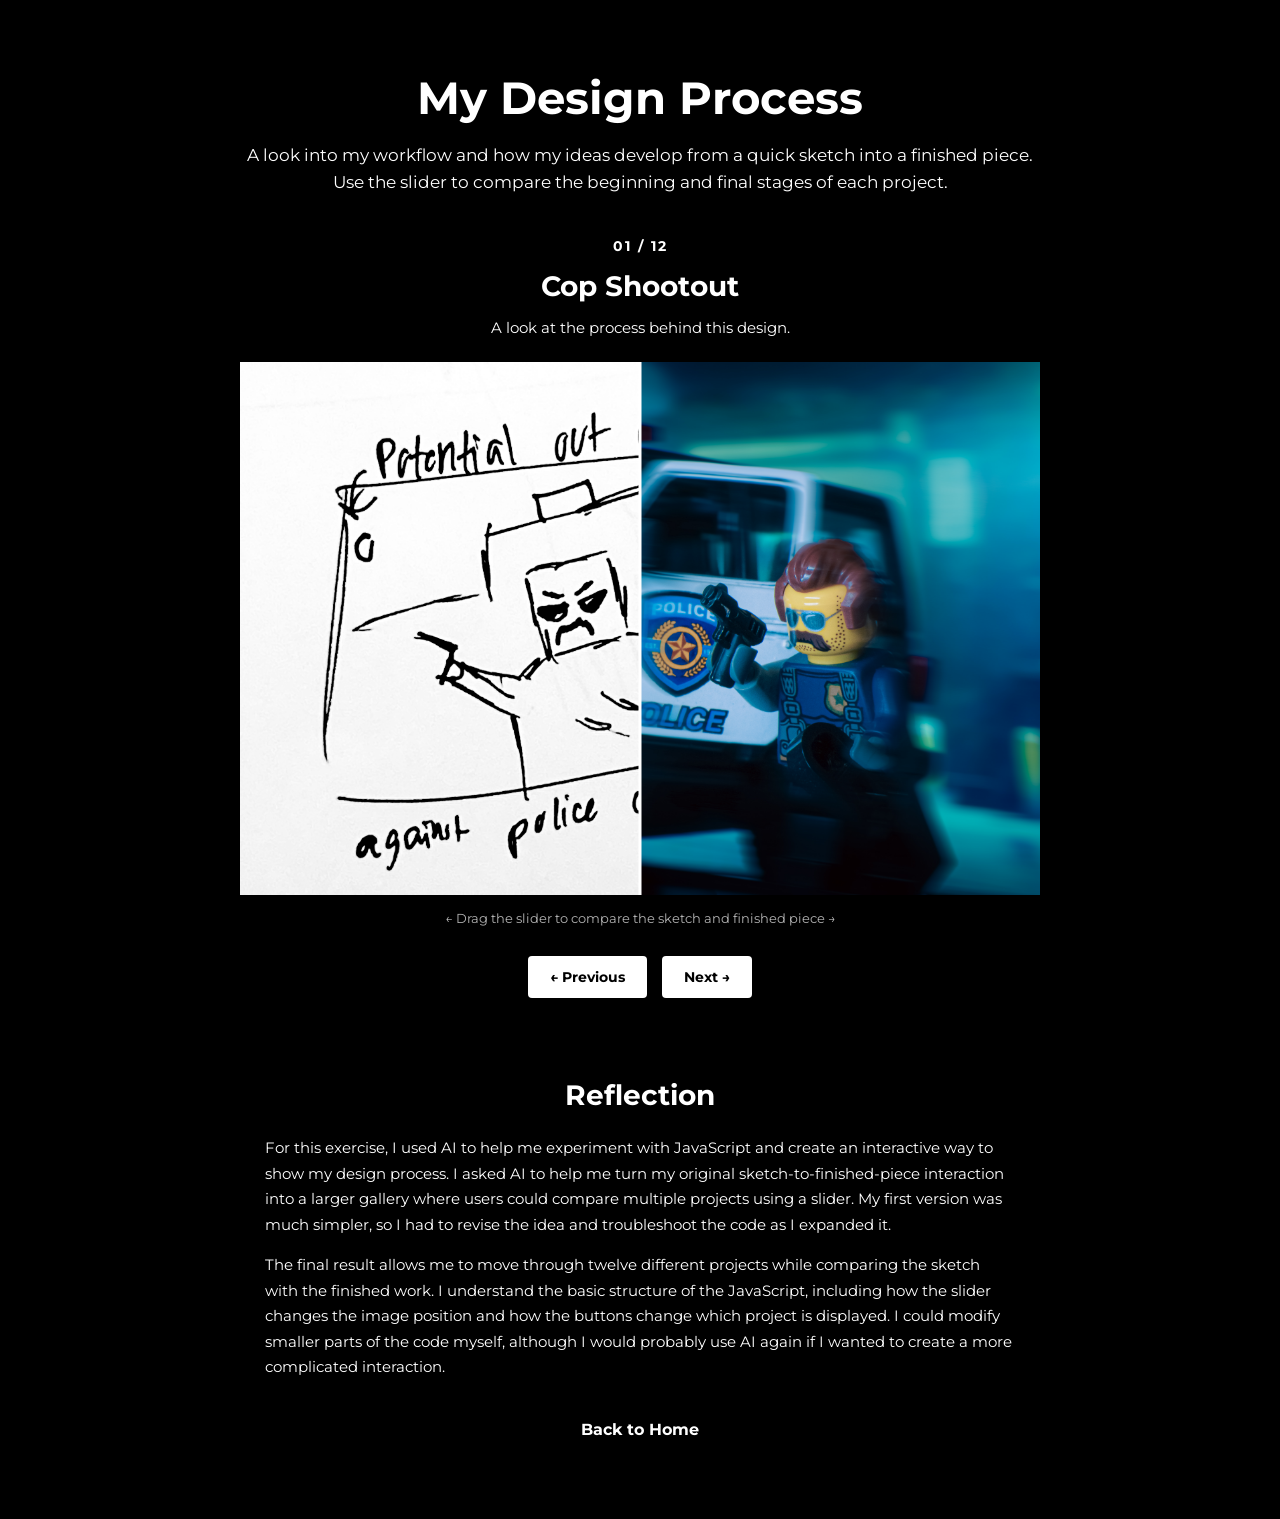
==== AI_SKETCHBOOK.html @ c9cc7d62 "done" ====
<!DOCTYPE html>
<html lang="en">

<head>
  <meta charset="UTF-8">
  <meta name="viewport" content="width=device-width, initial-scale=1.0">

  <title>My Design Process</title>

  <link rel="preconnect" href="https://fonts.googleapis.com">
  <link rel="preconnect" href="https://fonts.gstatic.com" crossorigin>
  <link href="https://fonts.googleapis.com/css2?family=Montserrat:wght@400;500;700&display=swap" rel="stylesheet">

  <link rel="stylesheet" href="AI_SKETCHBOOK.CSS">
</head>

<body>

  <header>
    <h1>My Design Process</h1>

    <p class="intro">
      A look into my workflow and how my ideas develop from a quick sketch into a finished piece.
      Use the slider to compare the beginning and final stages of each project.
    </p>
  </header>


  <main>

    <div class="project-info">
      <p id="projectNumber">01 / 12</p>
      <h2 id="projectTitle">Cop Shootout</h2>
      <p id="projectDescription">
        A look at the process behind this design.
      </p>
    </div>


    <div class="comparison">

  <img id="finalImage"
       src="FINAL_WORK/final_1.jpg"
       alt="Finished design">

  <div class="sketch-container">

    <img id="sketchImage"
         src="SKETCHES/sketch_1.png"
         alt="Design sketch">

  </div>

  <div class="slider-line"></div>

  <input
    type="range"
    id="slider"
    min="0"
    max="100"
    value="50"
  >

</div>


    <p class="slider-instruction">
      ← Drag the slider to compare the sketch and finished piece →
    </p>


    <div class="navigation">

      <button id="previousButton">← Previous</button>

      <button id="nextButton">Next →</button>

    </div>


    <section class="reflection">

      <h2>Reflection</h2>

      <p>
        For this exercise, I used AI to help me experiment with JavaScript and create
        an interactive way to show my design process. I asked AI to help me turn my
        original sketch-to-finished-piece interaction into a larger gallery where users
        could compare multiple projects using a slider. My first version was much simpler,
        so I had to revise the idea and troubleshoot the code as I expanded it.
      </p>

      <p>
        The final result allows me to move through twelve different projects while
        comparing the sketch with the finished work. I understand the basic structure
        of the JavaScript, including how the slider changes the image position and how
        the buttons change which project is displayed. I could modify smaller parts of
        the code myself, although I would probably use AI again if I wanted to create
        a more complicated interaction.
      </p>

    </section>

  </main>


  <a class="home-link" href="index.html">Back to Home</a>


  <script src="AI_SKETCHBOOK.js"></script>

</body>

</html>
---- AI_SKETCHBOOK.CSS ----
body {
    background-color: black;
    color: white;
    font-family: 'Montserrat', sans-serif;
    margin: 0;
    padding: 40px;
    text-align: center;
}

header {
    max-width: 800px;
    margin: 0 auto 40px;
}

h1 {
    font-size: 45px;
    font-weight: 700;
    margin-bottom: 15px;
}

.intro {
    font-size: 17px;
    line-height: 1.6;
}

.project-info {
    margin-bottom: 25px;
}

.project-info h2 {
    font-size: 28px;
    margin: 5px 0;
}

#projectNumber {
    font-size: 14px;
    font-weight: 700;
    letter-spacing: 2px;
}

#projectDescription {
    font-size: 15px;
}


/* IMAGE COMPARISON */

.comparison {
    position: relative;
    width: 800px;
    max-width: 90%;
    margin: 0 auto;
    overflow: hidden;
}

#finalImage {
    display: block;
    width: 100%;
    height: auto;
}

.sketch-container {
    position: absolute;
    top: 0;
    left: 0;
    width: 50%;
    height: 100%;
    overflow: hidden;
}

#sketchImage {
    display: block;
    width: 800px;
    max-width: none;
    height: 100%;
    object-fit: cover;
}


/* SLIDER LINE */

.slider-line {
    position: absolute;
    top: 0;
    bottom: 0;
    left: 50%;
    width: 3px;
    background-color: white;
    transform: translateX(-50%);
    pointer-events: none;
}


/* INVISIBLE SLIDER */

#slider {
    position: absolute;
    top: 0;
    left: 0;
    width: 100%;
    height: 100%;
    margin: 0;
    opacity: 0;
    cursor: ew-resize;
}

.slider-instruction {
    margin-top: 15px;
    font-size: 13px;
    opacity: 0.7;
}


/* BUTTONS */

.navigation {
    display: flex;
    justify-content: center;
    gap: 15px;
    margin-top: 30px;
}

button {
    font-family: 'Montserrat', sans-serif;
    font-weight: 700;
    font-size: 14px;
    padding: 12px 22px;
    background-color: white;
    color: black;
    border: none;
    border-radius: 4px;
    cursor: pointer;
    transition: transform 0.2s ease;
}

button:hover {
    transform: scale(1.05);
}

button:active {
    transform: scale(0.95);
}


/* REFLECTION */

.reflection {
    max-width: 750px;
    margin: 80px auto 40px;
    text-align: left;
}

.reflection h2 {
    text-align: center;
    font-size: 28px;
}

.reflection p {
    font-size: 15px;
    line-height: 1.7;
}

.home-link {
    display: block;
    margin: 40px 0;
    color: white;
    text-decoration: none;
    font-weight: 700;
}

.home-link:hover {
    text-decoration: underline;
}
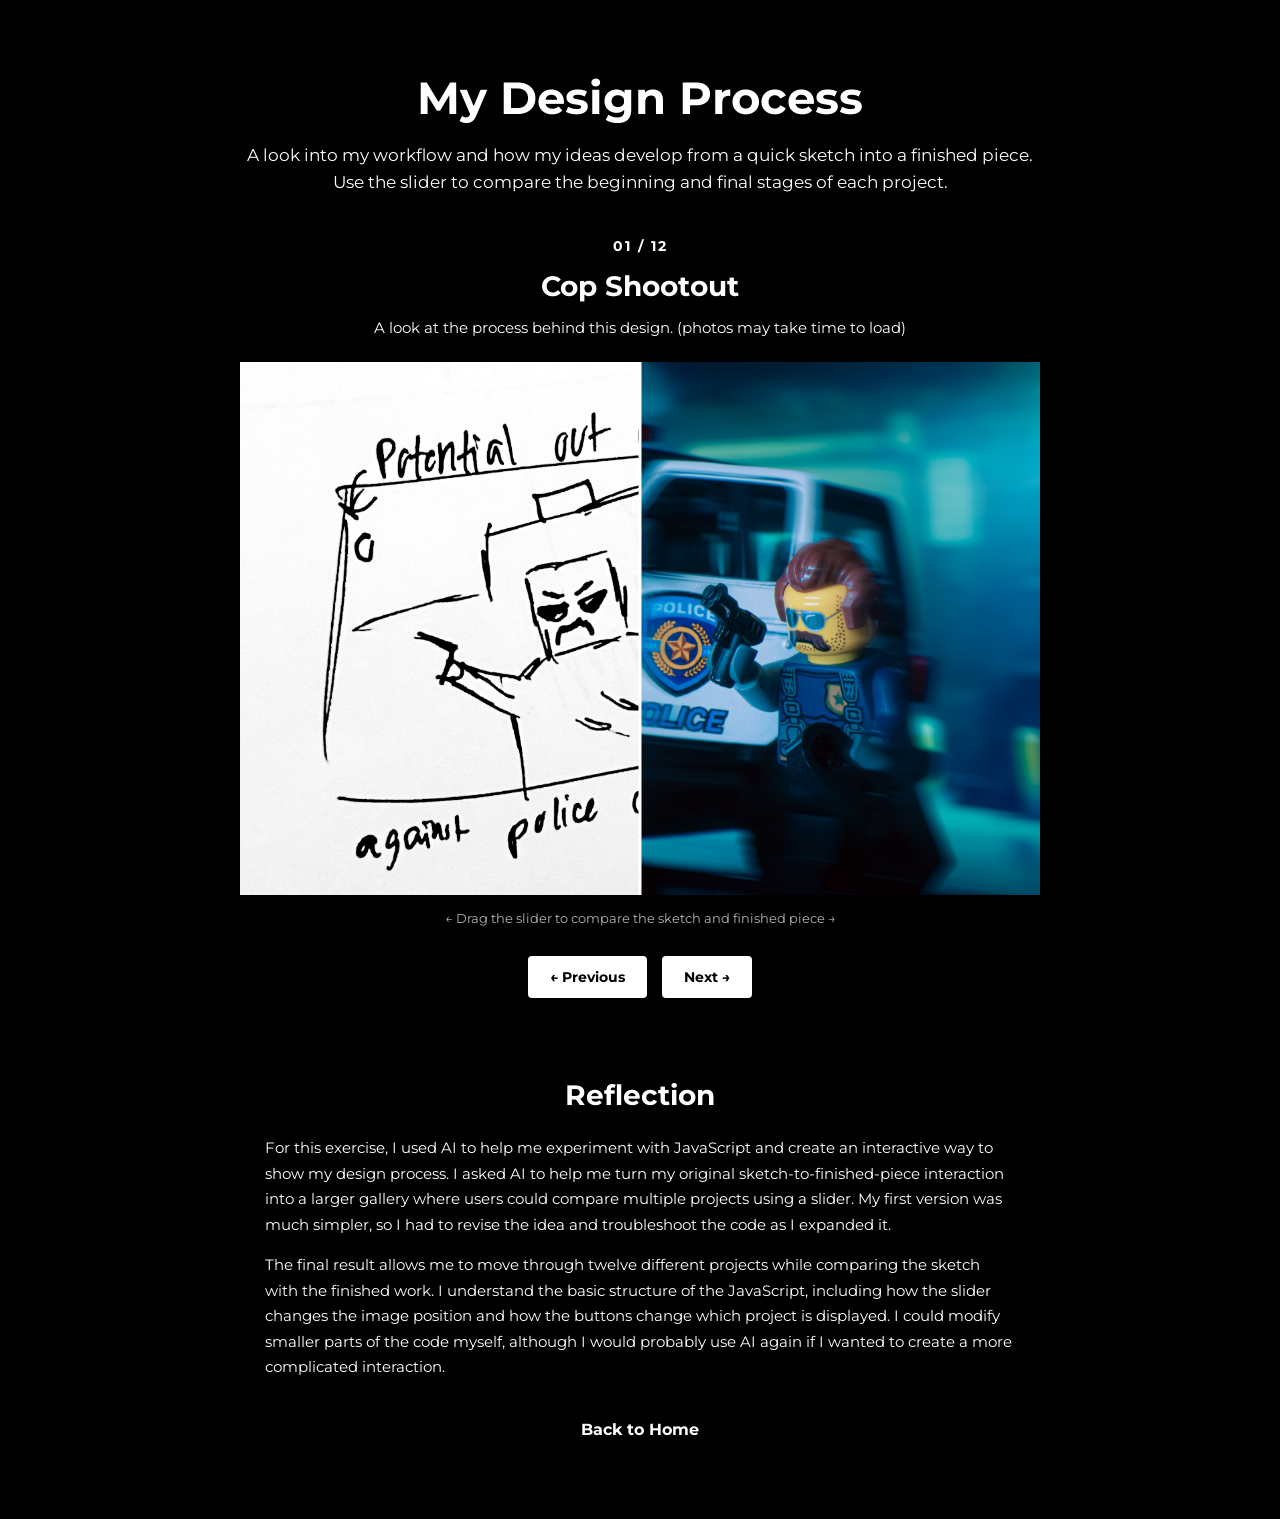
==== commit 9d65bbe7: "Update AI_SKETCHBOOK.html" ====
--- a/AI_SKETCHBOOK.html
+++ b/AI_SKETCHBOOK.html
@@ -32,7 +32,7 @@
       <p id="projectNumber">01 / 12</p>
       <h2 id="projectTitle">Cop Shootout</h2>
       <p id="projectDescription">
-        A look at the process behind this design.
+        A look at the process behind this design. (photos may take time to load)
       </p>
     </div>
 
